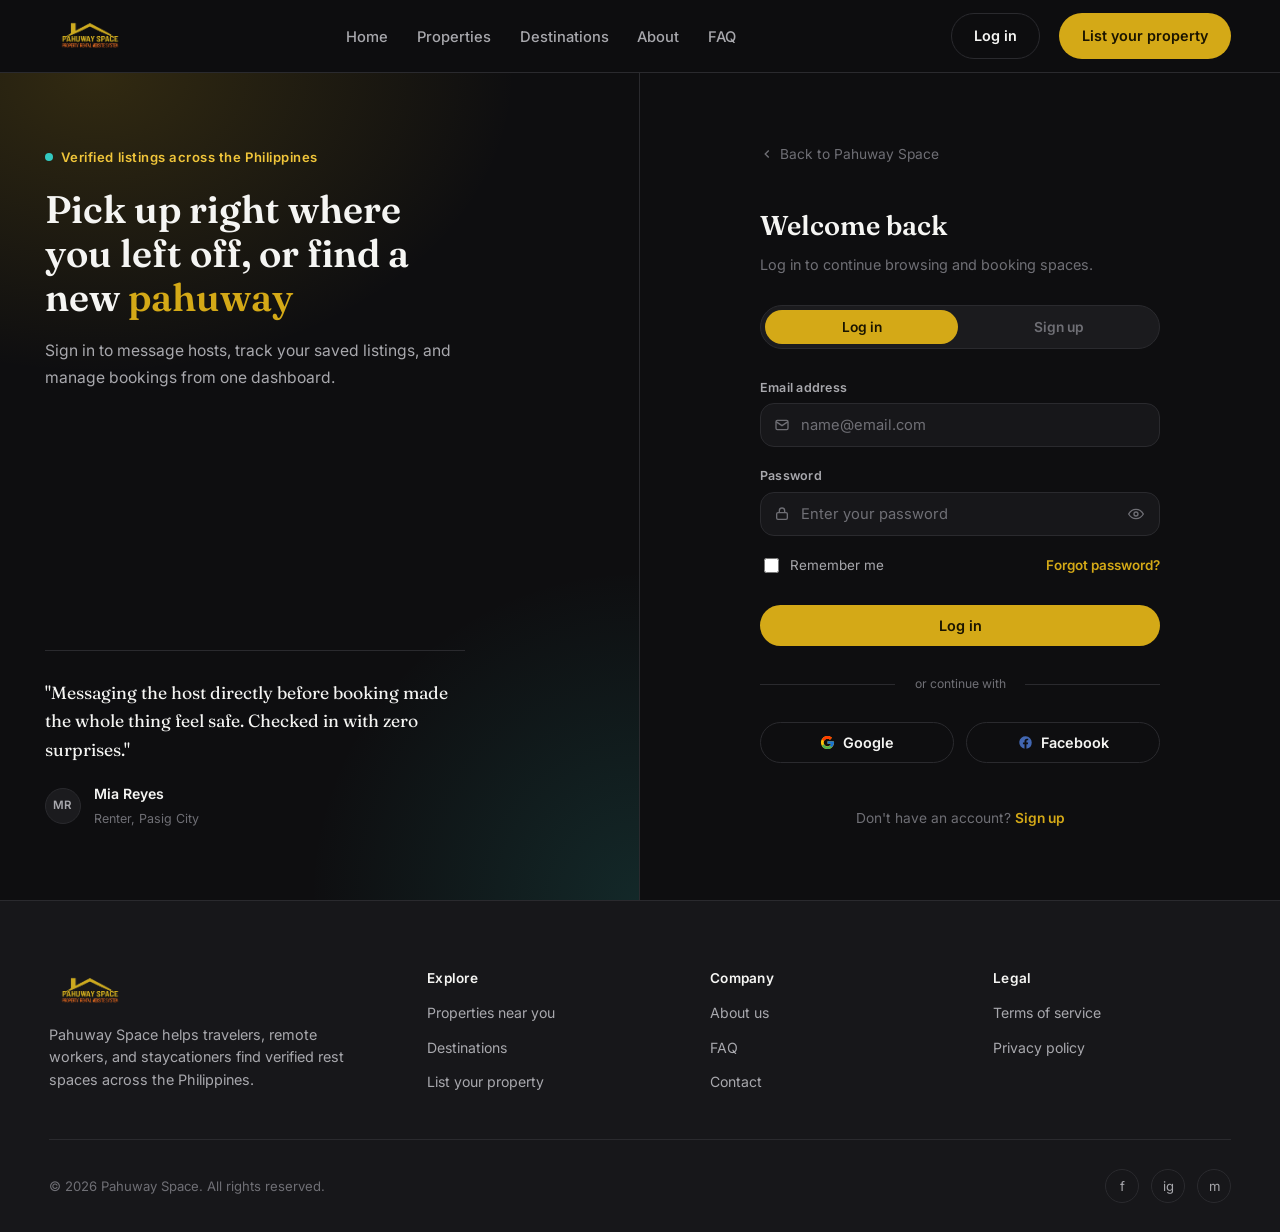
==== dashboard.html @ 3e7f3b99 "Add files via upload" ====
<!DOCTYPE html>
<html lang="en">
<head>
  <meta charset="UTF-8" />
  <meta name="viewport" content="width=device-width, initial-scale=1.0" />
  <title>My Dashboard — Pahuway Space</title>
  <meta name="description" content="Manage your Pahuway Space account, saved properties, and bookings." />

  <link rel="icon" href="assets/images/Pahuway_Space_LOGO.png" />

  <!-- Guard — bounce non-logged-in visitors back to the login page.
       Demo only: this is a localStorage flag, not real authentication. -->
  <script>
    if (!localStorage.getItem("pahuway:loggedIn")) {
      window.location.href = "login.html";
    }
  </script>

  <link rel="preconnect" href="https://fonts.googleapis.com" />
  <link href="https://fonts.googleapis.com/css2?family=Fraunces:wght@500;600;700&family=Inter:wght@400;500;600;700;800&display=swap" rel="stylesheet" />

  <!-- Same modular stylesheets as the rest of the site -->
  <link rel="stylesheet" href="css/base.css" />
  <link rel="stylesheet" href="css/layout.css" />
  <link rel="stylesheet" href="css/cards.css" />
  <link rel="stylesheet" href="css/sections.css" />
  <link rel="stylesheet" href="css/responsive.css" />

  <!-- Booking modal (saved properties can be booked straight from here) -->
  <link rel="stylesheet" href="css/modal.css" />
  <!-- Dashboard-only layout -->
  <link rel="stylesheet" href="css/dashboard.css" />
</head>
<body>

  <!-- ============ HEADER (same markup as member-home.html) ============ -->
  <header class="site-header">
    <div class="container site-header__inner">
      <a href="member-home.html" class="brand">
        <img src="assets/images/Pahuway_Space_LOGO.png" alt="Pahuway Space" class="brand__logo" />
        <span class="visually-hidden">Pahuway Space — Property Rental Website System</span>
      </a>

      <nav class="main-nav" id="main-nav" aria-label="Primary">
        <ul class="main-nav__list">
          <li><a href="member-home.html#top">Home</a></li>
          <li><a href="member-home.html#properties-near-you">Properties</a></li>
          <li><a href="member-home.html#destinations">Destinations</a></li>
          <li><a href="member-home.html#about">About</a></li>
          <li><a href="member-home.html#faq">FAQ</a></li>
        </ul>
      </nav>

      <div class="header-actions">
        <a href="dashboard.html" class="btn btn--ghost" aria-current="page">My Account</a>
        <a href="#" class="btn btn--primary">List your property</a>
        <button id="nav-toggle" class="nav-toggle" aria-label="Toggle menu" aria-expanded="false">
          <svg width="22" height="22" viewBox="0 0 24 24" fill="none" stroke="currentColor" stroke-width="2"><path d="M3 6h18M3 12h18M3 18h18"/></svg>
        </button>
      </div>
    </div>
  </header>

  <main id="top">
    <div class="container">

      <div class="dashboard-header">
        <h1>My Dashboard</h1>
        <p>Manage your saved properties, bookings, and account.</p>
      </div>

      <!-- ============ PROFILE ============ -->
      <div class="dashboard-profile">
        <div class="dashboard-profile__avatar" id="dashboard-user-avatar">--</div>
        <div>
          <div class="dashboard-profile__name" id="dashboard-user-name">Renter</div>
          <div class="dashboard-profile__email" id="dashboard-user-email">you@pahuwayspace.ph</div>
        </div>
        <span class="dashboard-profile__badge">Verified renter</span>
      </div>

      <!-- ============ SAVED PROPERTIES ============ -->
      <section class="dashboard-section" id="dashboard-saved">
        <div class="dashboard-section__head">
          <h2>Saved Properties</h2>
          <span class="dashboard-section__count"><span id="dashboard-favorites-count">0</span> saved</span>
        </div>

        <div class="dashboard-favorites-grid" id="dashboard-favorites-grid"></div>

        <div class="dashboard-empty" id="dashboard-favorites-empty" hidden>
          <p>You haven't saved any properties yet.</p>
          <a href="member-home.html#properties-near-you">Browse listings to save some →</a>
        </div>
      </section>

      <!-- ============ BOOKINGS ============ -->
      <section class="dashboard-section" id="dashboard-bookings">
        <div class="dashboard-section__head">
          <h2>My Bookings</h2>
        </div>

        <div class="dashboard-empty">
          <p>You haven't requested any bookings yet.</p>
          <a href="member-home.html#properties-near-you">Find a place to stay →</a>
        </div>
      </section>

      <!-- ============ SESSION / LOG OUT ============ -->
      <section class="dashboard-section">
        <div class="dashboard-session">
          <div>
            <strong>Signed in</strong>
            <p>You're currently logged in on this device. Logging out will end this session.</p>
          </div>
          <button type="button" class="btn dashboard-logout-btn" id="logout-btn">Log out</button>
        </div>
      </section>

    </div>
  </main>

  <!-- ============ FOOTER (same markup as member-home.html) ============ -->
  <footer class="site-footer">
    <div class="container">
      <div class="footer-grid">
        <div class="footer-brand">
          <img src="assets/images/Pahuway_Space_LOGO.png" alt="Pahuway Space" class="brand__logo" />
          <p>Pahuway Space helps travelers, remote workers, and staycationers find verified rest spaces across the Philippines.</p>
        </div>
        <div class="footer-col">
          <h4>Explore</h4>
          <ul>
            <li><a href="member-home.html#properties-near-you">Properties near you</a></li>
            <li><a href="member-home.html#destinations">Destinations</a></li>
            <li><a href="#">List your property</a></li>
          </ul>
        </div>
        <div class="footer-col">
          <h4>Company</h4>
          <ul>
            <li><a href="member-home.html#about">About us</a></li>
            <li><a href="member-home.html#faq">FAQ</a></li>
            <li><a href="#">Contact</a></li>
          </ul>
        </div>
        <div class="footer-col">
          <h4>Legal</h4>
          <ul>
            <li><a href="#">Terms of service</a></li>
            <li><a href="#">Privacy policy</a></li>
          </ul>
        </div>
      </div>

      <div class="footer-bottom">
        <span>© <span id="footer-year"></span> Pahuway Space. All rights reserved.</span>
        <div class="footer-socials">
          <a href="#" aria-label="Facebook">f</a>
          <a href="#" aria-label="Instagram">ig</a>
          <a href="#" aria-label="Messenger">m</a>
        </div>
      </div>
    </div>
  </footer>

  <!-- Data layer -->
  <script src="js/data.js"></script>

  <!-- Reusable UI components -->
  <script src="js/components/propertyCard.js"></script>
  <script src="js/components/carousel.js"></script>
  <script src="js/components/bookingModal.js"></script>

  <!-- Dashboard-only section module -->
  <script src="js/sections/dashboard.js"></script>

  <script>
    // Footer year (main.js normally handles this on index.html)
    const footerYear = document.getElementById("footer-year");
    if (footerYear) footerYear.textContent = new Date().getFullYear();

    // Mobile nav toggle — mirrors #nav-toggle on the rest of the site.
    const navToggle = document.getElementById("nav-toggle");
    const mainNav = document.getElementById("main-nav");
    if (navToggle && mainNav) {
      navToggle.addEventListener("click", () => {
        const isOpen = mainNav.classList.toggle("is-open");
        navToggle.setAttribute("aria-expanded", String(isOpen));
      });
    }

    // Log out asks for confirmation using the browser's built-in dialog.
    document.getElementById("logout-btn").addEventListener("click", () => {
      const confirmed = confirm("Are you sure you want to log out?");
      if (confirmed) {
        localStorage.removeItem("pahuway:loggedIn");
        window.location.href = "index.html";
      }
    });

    DashboardSection.init();
  </script>

</body>
</html>
---- css/base.css ----
/* ==========================================================================
   Pahuway Space Design Tokens & Base Styles
   Edit colors, type and spacing here to re-skin the whole site.
   ========================================================================== */

:root {
  /* ---- Brand palette (sampled from the Pahuway Space logo) ---- */
  --color-gold: #d4a917;
  --color-gold-bright: #f0c53a;
  --color-rust: #e2622c;
  --color-teal: #33c9c0;

  /* ---- Surfaces ---- */
  --color-bg: #0e0e10;
  --color-bg-raised: #17171a;
  --color-card: #1b1b1e;
  --color-card-border: #2a2a2e;

  /* ---- Text ---- */
  --color-text: #f5f5f3;
  --color-text-dim: #a8a8ad;
  --color-text-faint: #6f6f75;

  /* ---- Status ---- */
  --color-verified: #4fb3ff;

  /* ---- Type ---- */
  --font-display: "Fraunces", "Georgia", serif;
  --font-body: "Inter", "Helvetica Neue", Arial, sans-serif;

  /* ---- Spacing scale ---- */
  --space-1: 0.4rem;
  --space-2: 0.8rem;
  --space-3: 1.2rem;
  --space-4: 1.8rem;
  --space-5: 2.8rem;
  --space-6: 4.4rem;
  --space-7: 6.8rem;

  /* ---- Radius / shadow ---- */
  --radius-card: 14px;
  --radius-pill: 999px;
  --shadow-card: 0 14px 30px -18px rgba(0, 0, 0, 0.65);

  /* ---- Layout ---- */
  --content-width: 1240px;
}

*,
*::before,
*::after {
  box-sizing: border-box;
}

html {
  scroll-behavior: smooth;
}

body {
  margin: 0;
  background: var(--color-bg);
  color: var(--color-text);
  font-family: var(--font-body);
  font-size: 16px;
  line-height: 1.55;
  -webkit-font-smoothing: antialiased;
}

img {
  max-width: 100%;
  display: block;
}

a {
  color: inherit;
  text-decoration: none;
}

button {
  font-family: inherit;
  cursor: pointer;
}

ul {
  list-style: none;
  margin: 0;
  padding: 0;
}

h1, h2, h3, h4 {
  font-family: var(--font-display);
  font-weight: 600;
  line-height: 1.15;
  margin: 0;
}

p {
  margin: 0;
}

.container {
  width: 100%;
  max-width: var(--content-width);
  margin-inline: auto;
  padding-inline: var(--space-4);
}

.section {
  padding-block: var(--space-6);
}

.section--tight {
  padding-block: var(--space-5);
}

.section-heading {
  margin-bottom: var(--space-4);
}

.section-heading__kicker {
  display: block;
  color: var(--color-gold);
  font-size: 0.8rem;
  font-weight: 600;
  letter-spacing: 0.06em;
  margin-bottom: var(--space-2);
}

.section-heading__kicker::before,
.section-heading__kicker::after {
  content: "";
  display: inline-block;
  width: 22px;
  border-top: 1px solid var(--color-gold);
  vertical-align: middle;
  margin-inline: 8px 8px;
}

.section-heading__kicker::before {
  margin-left: 0;
}

.section-heading h2 {
  font-size: clamp(1.7rem, 2.6vw, 2.4rem);
}

.section-heading h2 .accent {
  color: var(--color-gold);
}

.section-heading--split {
  display: flex;
  align-items: flex-end;
  justify-content: space-between;
  gap: var(--space-4);
}

.text-link {
  color: var(--color-gold);
  font-size: 0.9rem;
  font-weight: 600;
  white-space: nowrap;
}

.text-link:hover {
  text-decoration: underline;
}

.visually-hidden {
  position: absolute;
  width: 1px;
  height: 1px;
  overflow: hidden;
  clip: rect(0 0 0 0);
  white-space: nowrap;
}

/* Reduced motion */
@media (prefers-reduced-motion: reduce) {
  html {
    scroll-behavior: auto;
  }
  * {
    animation-duration: 0.001ms !important;
    animation-iteration-count: 1 !important;
    transition-duration: 0.001ms !important;
  }
}
---- css/layout.css ----
/* ==========================================================================
   Header / Hero / Footer
   ========================================================================== */

/* ---------- Header ---------- */
.site-header {
  position: sticky;
  top: 0;
  z-index: 100;
  background: rgba(14, 14, 16, 0.9);
  backdrop-filter: blur(10px);
  border-bottom: 1px solid var(--color-card-border);
}

.site-header__inner {
  display: flex;
  align-items: center;
  justify-content: space-between;
  gap: var(--space-4);
  padding-block: var(--space-2);
}

.brand {
  display: flex;
  align-items: center;
  gap: var(--space-2);
}

.brand__logo {
  height: 40px;
  width: auto;
}

.brand__name {
  font-family: var(--font-display);
  font-size: 1.1rem;
  font-weight: 700;
  letter-spacing: 0.01em;
}

.brand__name span {
  color: var(--color-gold);
}

.main-nav__list {
  display: flex;
  gap: var(--space-4);
}

.main-nav__list a {
  font-size: 0.92rem;
  color: var(--color-text-dim);
  font-weight: 500;
  transition: color 0.15s ease;
}

.main-nav__list a:hover,
.main-nav__list a[aria-current="page"] {
  color: var(--color-text);
}

.header-actions {
  display: flex;
  align-items: center;
  gap: var(--space-3);
}

.nav-toggle {
  display: none;
  background: none;
  border: none;
  color: var(--color-text);
  padding: 6px;
}

/* ---------- Buttons ---------- */
.btn {
  display: inline-flex;
  align-items: center;
  justify-content: center;
  gap: 8px;
  padding: 11px 22px;
  border-radius: var(--radius-pill);
  font-size: 0.9rem;
  font-weight: 600;
  border: 1px solid transparent;
  transition: transform 0.15s ease, background 0.15s ease, border-color 0.15s ease;
}

.btn:active {
  transform: scale(0.97);
}

.btn--primary {
  background: var(--color-gold);
  color: #1a1400;
}

.btn--primary:hover {
  background: var(--color-gold-bright);
}

.btn--ghost {
  background: transparent;
  border-color: var(--color-card-border);
  color: var(--color-text);
}

.btn--ghost:hover {
  border-color: var(--color-gold);
  color: var(--color-gold);
}

/* ---------- Hero ---------- */
.hero {
  position: relative;
  min-height: 560px;
  display: flex;
  align-items: center;
  background-color: #050506;
  overflow: hidden;
}

.hero__bg {
  position: absolute;
  inset: 0;
  width: 100%;
  height: 100%;
  object-fit: cover;
  opacity: 0.55;
}

.hero__scrim {
  position: absolute;
  inset: 0;
  background: linear-gradient(180deg, rgba(7, 7, 8, 0.55) 0%, rgba(7, 7, 8, 0.75) 55%, #0e0e10 100%);
}

.hero__content {
  position: relative;
  z-index: 2;
  max-width: 680px;
}

.hero__eyebrow {
  display: inline-flex;
  align-items: center;
  gap: 8px;
  color: var(--color-gold-bright);
  font-size: 0.82rem;
  font-weight: 600;
  letter-spacing: 0.04em;
  margin-bottom: var(--space-3);
}

.hero__eyebrow::before {
  content: "";
  width: 8px;
  height: 8px;
  border-radius: 50%;
  background: var(--color-teal);
}

.hero h1 {
  font-size: clamp(2.2rem, 4.6vw, 3.6rem);
  color: #fff;
  margin-bottom: var(--space-3);
}

.hero h1 .accent {
  color: var(--color-gold);
}

.hero p {
  color: var(--color-text-dim);
  font-size: 1.05rem;
  max-width: 520px;
  margin-bottom: var(--space-4);
}

/* Search panel */
.search-panel {
  position: relative;
  z-index: 2;
  margin-top: var(--space-5);
  background: rgba(23, 23, 26, 0.85);
  border: 1px solid var(--color-card-border);
  border-radius: 18px;
  padding: var(--space-3);
  display: grid;
  grid-template-columns: 1.4fr 1fr 1fr auto;
  gap: var(--space-2);
  backdrop-filter: blur(6px);
}

.search-field {
  display: flex;
  flex-direction: column;
  gap: 4px;
  padding: 6px 14px;
  border-radius: 12px;
  background: var(--color-bg-raised);
  border: 1px solid var(--color-card-border);
}

.search-field label {
  font-size: 0.68rem;
  color: var(--color-text-faint);
  font-weight: 600;
  letter-spacing: 0.03em;
}

.search-field select,
.search-field input {
  background: transparent;
  border: none;
  color: var(--color-text);
  font-size: 0.92rem;
  padding: 0;
  outline: none;
  font-family: var(--font-body);
}

.search-panel .btn {
  align-self: stretch;
  padding-inline: 26px;
}

.hero__stats {
  position: relative;
  z-index: 2;
  display: flex;
  gap: var(--space-6);
  margin-top: var(--space-5);
}

.hero__stat strong {
  display: block;
  font-family: var(--font-display);
  font-size: 1.6rem;
  color: var(--color-gold);
}

.hero__stat span {
  font-size: 0.82rem;
  color: var(--color-text-dim);
}

/* ---------- Footer ---------- */
.site-footer {
  border-top: 1px solid var(--color-card-border);
  padding-block: var(--space-6) var(--space-4);
  background: var(--color-bg-raised);
}

.footer-grid {
  display: grid;
  grid-template-columns: 1.4fr 1fr 1fr 1fr;
  gap: var(--space-5);
  padding-bottom: var(--space-5);
}

.footer-brand p {
  color: var(--color-text-dim);
  font-size: 0.9rem;
  margin-top: var(--space-2);
  max-width: 320px;
}

.footer-col h4 {
  font-family: var(--font-body);
  font-size: 0.85rem;
  color: var(--color-text);
  margin-bottom: var(--space-2);
  letter-spacing: 0.02em;
}

.footer-col ul {
  display: flex;
  flex-direction: column;
  gap: 10px;
}

.footer-col a {
  font-size: 0.88rem;
  color: var(--color-text-dim);
}

.footer-col a:hover {
  color: var(--color-gold);
}

.footer-bottom {
  display: flex;
  align-items: center;
  justify-content: space-between;
  padding-top: var(--space-4);
  border-top: 1px solid var(--color-card-border);
  color: var(--color-text-faint);
  font-size: 0.82rem;
  flex-wrap: wrap;
  gap: var(--space-2);
}

.footer-socials {
  display: flex;
  gap: 12px;
}

.footer-socials a {
  width: 34px;
  height: 34px;
  border-radius: 50%;
  border: 1px solid var(--color-card-border);
  display: flex;
  align-items: center;
  justify-content: center;
  color: var(--color-text-dim);
}

.footer-socials a:hover {
  color: var(--color-gold);
  border-color: var(--color-gold);
}
---- css/cards.css ----
/* ==========================================================================
   Property Card component (reused across Near You / New / Rented sections)
   ========================================================================== */

.carousel {
  position: relative;
}

.carousel__track {
  display: grid;
  grid-auto-flow: column;
  grid-auto-columns: minmax(300px, 1fr);
  gap: var(--space-3);
  overflow-x: auto;
  scroll-snap-type: x mandatory;
  padding-bottom: 6px;
  scrollbar-width: none;
}

.carousel__track::-webkit-scrollbar {
  display: none;
}

.carousel__track > * {
  scroll-snap-align: start;
}

.carousel__nav {
  position: absolute;
  top: 42%;
  transform: translateY(-50%);
  width: 42px;
  height: 42px;
  border-radius: 50%;
  border: none;
  background: #fff;
  color: #111;
  display: flex;
  align-items: center;
  justify-content: center;
  box-shadow: 0 8px 18px rgba(0, 0, 0, 0.35);
  transition: background 0.15s ease;
  z-index: 3;
}

.carousel__nav:hover {
  background: var(--color-gold-bright);
}

.carousel__nav:disabled {
  opacity: 0.35;
  cursor: default;
  background: #fff;
}

.carousel__nav--prev {
  left: -20px;
}

.carousel__nav--next {
  right: -20px;
}

@media (max-width: 720px) {
  .carousel__nav {
    display: none;
  }
}

/* ---- Card ---- */
.property-card {
  background: var(--color-card);
  border: 1px solid var(--color-card-border);
  border-radius: var(--radius-card);
  overflow: hidden;
  box-shadow: var(--shadow-card);
  display: flex;
  flex-direction: column;
}

.property-card__media {
  position: relative;
  aspect-ratio: 4 / 3;
  overflow: hidden;
  background: #111;
}

.property-card__media img {
  width: 100%;
  height: 100%;
  object-fit: cover;
}

.property-card__badge {
  position: absolute;
  top: 12px;
  left: 12px;
  padding: 5px 12px;
  border-radius: var(--radius-pill);
  background: rgba(15, 15, 17, 0.78);
  color: #fff;
  font-size: 0.68rem;
  font-weight: 700;
  letter-spacing: 0.05em;
  text-transform: uppercase;
}

.property-card__fav {
  position: absolute;
  top: 10px;
  right: 10px;
  width: 34px;
  height: 34px;
  border-radius: 50%;
  border: none;
  background: rgba(51, 201, 192, 0.92);
  color: #fff;
  display: flex;
  align-items: center;
  justify-content: center;
  transition: transform 0.15s ease, background 0.15s ease;
}

.property-card__fav:hover {
  transform: scale(1.08);
}

.property-card__fav[aria-pressed="true"] {
  background: var(--color-rust);
}

.property-card__fav svg {
  width: 16px;
  height: 16px;
  fill: none;
  stroke: currentColor;
  stroke-width: 2;
}

.property-card__fav[aria-pressed="true"] svg {
  fill: currentColor;
}

.property-card__status {
  position: absolute;
  inset: 0;
  display: flex;
  align-items: center;
  justify-content: center;
  background: rgba(10, 10, 11, 0.35);
}

.property-card__status span {
  font-size: 1.1rem;
  font-weight: 800;
  letter-spacing: 0.22em;
  color: #fff;
  text-transform: uppercase;
  text-shadow: 0 2px 10px rgba(0, 0, 0, 0.7);
}

.property-card--rented .property-card__media img {
  filter: saturate(0.7) brightness(0.75);
}

.property-card__body {
  padding: var(--space-3);
  display: flex;
  flex-direction: column;
  gap: 8px;
  flex: 1;
}

.property-card__code {
  display: flex;
  align-items: center;
  gap: 6px;
  font-size: 0.72rem;
  color: var(--color-text-faint);
  letter-spacing: 0.02em;
}

.property-card__code svg {
  width: 12px;
  height: 12px;
  stroke: currentColor;
  fill: none;
}

.property-card__title {
  display: flex;
  align-items: flex-start;
  gap: 6px;
  font-family: var(--font-body);
  font-size: 0.98rem;
  font-weight: 700;
  color: var(--color-text);
  line-height: 1.3;
}

.property-card__title .verified {
  flex-shrink: 0;
  width: 16px;
  height: 16px;
  margin-top: 2px;
  color: var(--color-verified);
}

.property-card__location {
  display: flex;
  align-items: flex-start;
  gap: 6px;
  font-size: 0.8rem;
  color: var(--color-text-dim);
}

.property-card__location svg {
  width: 14px;
  height: 14px;
  flex-shrink: 0;
  margin-top: 2px;
  stroke: currentColor;
  fill: none;
}

.property-card__price {
  font-family: var(--font-display);
  font-size: 1.35rem;
  color: var(--color-gold);
  font-weight: 700;
}

.property-card__price span {
  font-family: var(--font-body);
  font-size: 0.78rem;
  color: var(--color-text-faint);
  font-weight: 500;
}

.property-card__specs {
  display: flex;
  gap: var(--space-3);
  font-size: 0.78rem;
  color: var(--color-text-dim);
  padding-top: 4px;
  border-top: 1px solid var(--color-card-border);
  margin-top: 2px;
}

.property-card__specs span {
  display: inline-flex;
  align-items: center;
  gap: 5px;
}

.property-card__specs svg {
  width: 14px;
  height: 14px;
  stroke: currentColor;
  fill: none;
}

.property-card__footer {
  display: flex;
  align-items: center;
  justify-content: space-between;
  padding-top: var(--space-2);
  margin-top: auto;
}

.property-card__agent {
  display: flex;
  align-items: center;
  gap: 8px;
}

.property-card__agent-avatar {
  width: 30px;
  height: 30px;
  border-radius: 50%;
  background: var(--color-bg-raised);
  border: 1px solid var(--color-card-border);
  display: flex;
  align-items: center;
  justify-content: center;
  font-size: 0.72rem;
  font-weight: 700;
  color: var(--color-gold);
}

.property-card__agent-name {
  font-size: 0.78rem;
  font-weight: 600;
  color: var(--color-text);
  line-height: 1.2;
}

.property-card__agent-role {
  font-size: 0.68rem;
  color: var(--color-text-faint);
}

.property-card__share {
  display: flex;
  gap: 6px;
}

.property-card__share button {
  width: 26px;
  height: 26px;
  border-radius: 50%;
  border: none;
  background: var(--color-bg-raised);
  color: var(--color-text-dim);
  display: flex;
  align-items: center;
  justify-content: center;
}

.property-card__share button:hover {
  color: var(--color-gold);
}

.property-card__share svg {
  width: 13px;
  height: 13px;
  stroke: currentColor;
  fill: none;
}
---- css/sections.css ----
/* ==========================================================================
   Destinations / About / FAQ
   ========================================================================== */

.divider {
  border: none;
  border-top: 1px solid var(--color-card-border);
  margin-block: var(--space-5);
}

/* ---- Destinations ---- */
.destinations__track {
  display: grid;
  grid-auto-flow: column;
  grid-auto-columns: minmax(160px, 1fr);
  gap: var(--space-3);
  overflow-x: auto;
  scroll-snap-type: x mandatory;
  scrollbar-width: none;
}

.destinations__track::-webkit-scrollbar {
  display: none;
}

.destination-tile {
  position: relative;
  scroll-snap-align: start;
  aspect-ratio: 3 / 4;
  border-radius: var(--radius-card);
  overflow: hidden;
  display: flex;
  align-items: flex-end;
  padding: var(--space-3);
  color: #fff;
  font-family: var(--font-display);
  font-size: 1.15rem;
  font-weight: 600;
  isolation: isolate;
}

.destination-tile::before {
  content: "";
  position: absolute;
  inset: 0;
  background: var(--tile-gradient, linear-gradient(160deg, #333, #111));
  z-index: -2;
}

.destination-tile::after {
  content: "";
  position: absolute;
  inset: 0;
  background: linear-gradient(180deg, rgba(0, 0, 0, 0) 40%, rgba(0, 0, 0, 0.75) 100%);
  z-index: -1;
}

.destination-tile__count {
  display: block;
  font-family: var(--font-body);
  font-size: 0.7rem;
  font-weight: 500;
  color: rgba(255, 255, 255, 0.75);
  margin-top: 2px;
}

/* ---- About ---- */
.about {
  background: var(--color-bg-raised);
  border-radius: 24px;
  padding: var(--space-5);
}

.about__grid {
  display: grid;
  grid-template-columns: 1fr 1fr;
  gap: var(--space-5);
}

.about__col h3 {
  font-size: 1.1rem;
  margin-bottom: var(--space-2);
  color: var(--color-text);
}

.about__col p {
  color: var(--color-text-dim);
  font-size: 0.94rem;
}

.about__col .highlight {
  color: var(--color-gold);
  font-weight: 600;
}

/* ---- FAQ ---- */
.faq__grid {
  display: grid;
  grid-template-columns: repeat(3, 1fr);
  gap: var(--space-3);
}

.faq-card {
  background: var(--color-card);
  border: 1px solid var(--color-card-border);
  border-radius: 16px;
  padding: var(--space-3);
}

.faq-card h4 {
  font-family: var(--font-body);
  font-size: 0.95rem;
  color: var(--color-gold);
  margin-bottom: 8px;
}

.faq-card p {
  font-size: 0.86rem;
  color: var(--color-text-dim);
}

/* ---- CTA banner ---- */
.cta-banner {
  position: relative;
  border-radius: 24px;
  overflow: hidden;
  padding: var(--space-6) var(--space-5);
  text-align: center;
  background: radial-gradient(circle at 30% 20%, rgba(212, 169, 23, 0.18), transparent 55%), var(--color-bg-raised);
  border: 1px solid var(--color-card-border);
}

.cta-banner h2 {
  font-size: clamp(1.6rem, 3vw, 2.2rem);
  margin-bottom: var(--space-2);
}

.cta-banner p {
  color: var(--color-text-dim);
  max-width: 480px;
  margin: 0 auto var(--space-4);
}

.cta-banner__actions {
  display: flex;
  gap: var(--space-2);
  justify-content: center;
}
---- css/responsive.css ----
/* ==========================================================================
   Responsive overrides
   ========================================================================== */

@media (max-width: 980px) {
  .main-nav {
    position: absolute;
    top: 100%;
    left: 0;
    right: 0;
    background: var(--color-bg-raised);
    border-bottom: 1px solid var(--color-card-border);
    display: none;
    padding: var(--space-3) var(--space-4);
  }

  .main-nav.is-open {
    display: block;
  }

  .main-nav__list {
    flex-direction: column;
    gap: var(--space-3);
  }

  .nav-toggle {
    display: flex;
  }

  .search-panel {
    grid-template-columns: 1fr 1fr;
  }

  .footer-grid {
    grid-template-columns: 1fr 1fr;
  }

  .about__grid {
    grid-template-columns: 1fr;
  }

  .faq__grid {
    grid-template-columns: 1fr;
  }
}

@media (max-width: 640px) {
  .section {
    padding-block: var(--space-5);
  }

  .hero {
    min-height: 480px;
  }

  .search-panel {
    grid-template-columns: 1fr;
  }

  .hero__stats {
    gap: var(--space-4);
    flex-wrap: wrap;
  }

  .carousel__track {
    grid-auto-columns: minmax(260px, 82%);
  }

  .footer-grid {
    grid-template-columns: 1fr;
    gap: var(--space-4);
  }

  .footer-bottom {
    flex-direction: column;
    align-items: flex-start;
  }

  .header-actions .btn--ghost {
    display: none;
  }

  .about {
    padding: var(--space-4);
  }
}
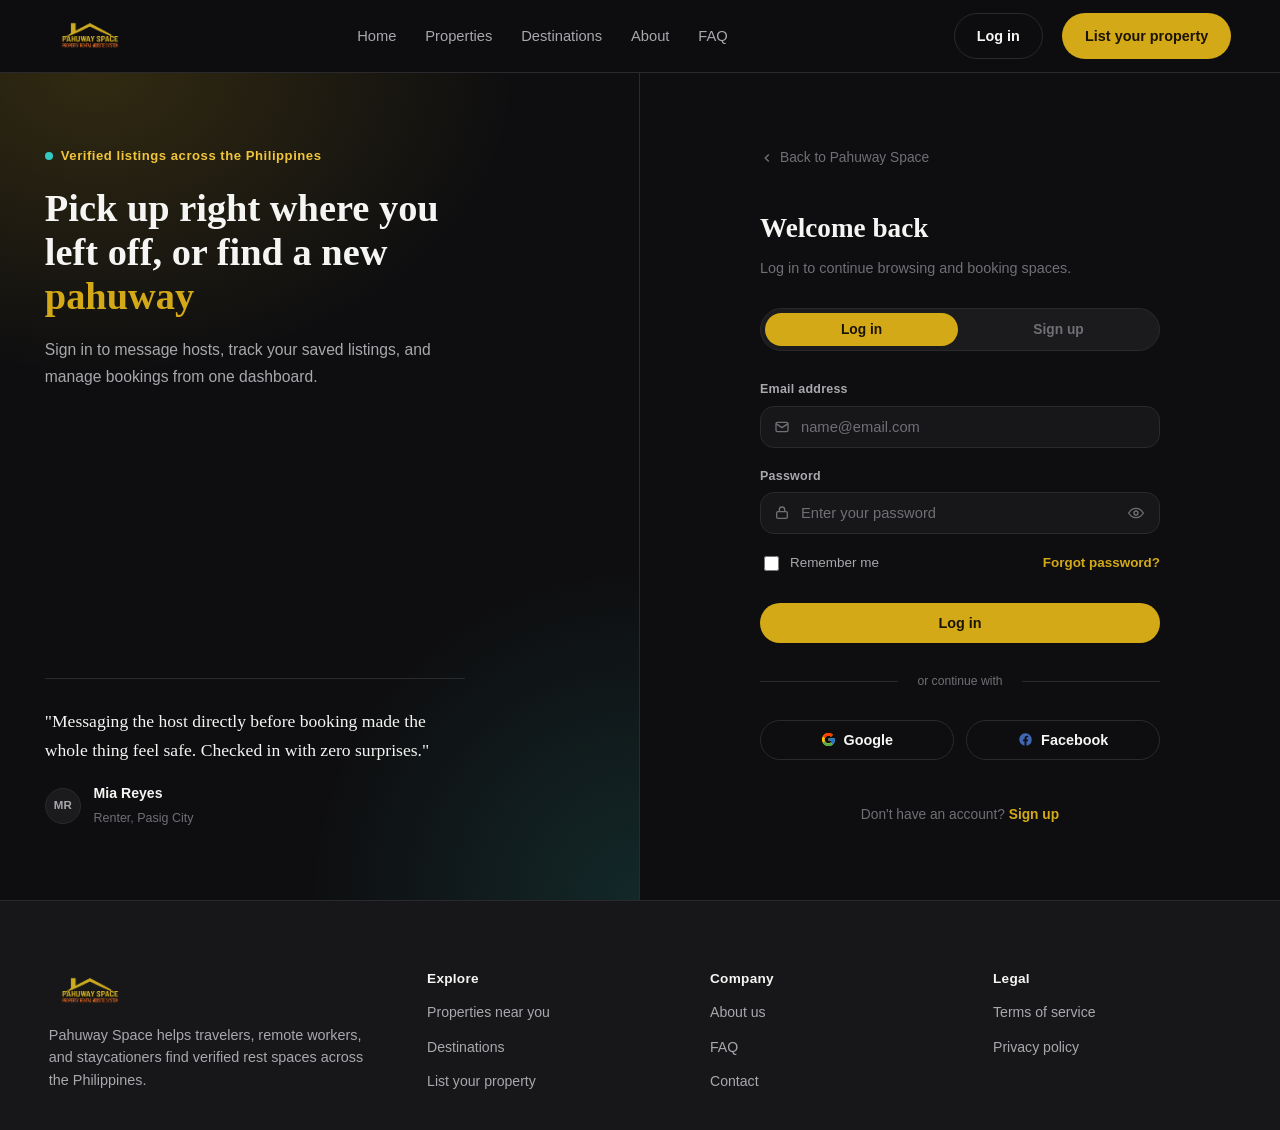
==== commit 990bb3a2: "Complete authentication and session system" ====
--- a/dashboard.html
+++ b/dashboard.html
@@ -7,14 +7,6 @@
   <meta name="description" content="Manage your Pahuway Space account, saved properties, and bookings." />
 
   <link rel="icon" href="assets/images/Pahuway_Space_LOGO.png" />
-
-  <!-- Guard — bounce non-logged-in visitors back to the login page.
-       Demo only: this is a localStorage flag, not real authentication. -->
-  <script>
-    if (!localStorage.getItem("pahuway:loggedIn")) {
-      window.location.href = "login.html";
-    }
-  </script>
 
   <link rel="preconnect" href="https://fonts.googleapis.com" />
   <link href="https://fonts.googleapis.com/css2?family=Fraunces:wght@500;600;700&family=Inter:wght@400;500;600;700;800&display=swap" rel="stylesheet" />
@@ -191,11 +183,22 @@
     }
 
     // Log out asks for confirmation using the browser's built-in dialog.
-    document.getElementById("logout-btn").addEventListener("click", () => {
+    document.getElementById("logout-btn").addEventListener("click", async () => {
       const confirmed = confirm("Are you sure you want to log out?");
-      if (confirmed) {
-        localStorage.removeItem("pahuway:loggedIn");
-        window.location.href = "index.html";
+
+      if (!confirmed) return;
+
+      try {
+        const response = await fetch("api/logout.php");
+        const data = await response.json();
+
+        if (data.success) {
+          window.location.href = "index.html";
+        }
+
+      } catch (error) {
+        console.error("Logout failed:", error);
+        alert("Something went wrong while logging out.");
       }
     });
 
--- a/css/cards.css
+++ b/css/cards.css
@@ -76,7 +76,21 @@
   box-shadow: var(--shadow-card);
   display: flex;
   flex-direction: column;
-}
+  /* ---- ADDED: whole card is clickable to open the booking modal ---- */
+  cursor: pointer;
+  transition: transform 0.18s ease, border-color 0.18s ease;
+}
+
+.property-card:hover {
+  transform: translateY(-3px);
+  border-color: var(--color-gold-bright);
+}
+
+.property-card:focus-visible {
+  outline: 2px solid var(--color-gold);
+  outline-offset: 2px;
+}
+/* ---- END ADDED ---- */
 
 .property-card__media {
   position: relative;
--- a/css/modal.css
+++ b/css/modal.css
@@ -0,0 +1,298 @@
+.modal-overlay {
+  position: fixed;
+  inset: 0;
+  z-index: 1000;
+  display: flex;
+  align-items: center;
+  justify-content: center;
+  padding: var(--space-3);
+  background: rgba(6, 6, 7, 0.72);
+  backdrop-filter: blur(4px);
+  opacity: 0;
+  pointer-events: none;
+  transition: opacity 0.2s ease;
+}
+
+.modal-overlay.is-open {
+  opacity: 1;
+  pointer-events: auto;
+}
+
+.booking-modal {
+  width: 100%;
+  max-width: 520px;
+  max-height: 90vh;
+  overflow-y: auto;
+  background: var(--color-card);
+  border: 1px solid var(--color-card-border);
+  border-radius: var(--radius-card);
+  box-shadow: var(--shadow-card);
+  transform: scale(0.96) translateY(8px);
+  transition: transform 0.2s ease;
+}
+
+.modal-overlay.is-open .booking-modal {
+  transform: scale(1) translateY(0);
+}
+
+/* ---------- Media header ---------- */
+.booking-modal__media {
+  position: relative;
+  aspect-ratio: 16 / 9;
+  background: var(--color-bg-raised);
+  overflow: hidden;
+}
+
+.booking-modal__image {
+  width: 100%;
+  height: 100%;
+  object-fit: cover;
+  display: block;
+}
+
+.booking-modal__badge {
+  position: absolute;
+  top: 14px;
+  left: 14px;
+  padding: 5px 12px;
+  border-radius: var(--radius-pill);
+  background: rgba(15, 15, 17, 0.78);
+  color: #fff;
+  font-size: 0.68rem;
+  font-weight: 700;
+  letter-spacing: 0.05em;
+  text-transform: uppercase;
+}
+
+.booking-modal__close {
+  position: absolute;
+  top: 12px;
+  right: 12px;
+  width: 34px;
+  height: 34px;
+  border-radius: 50%;
+  border: none;
+  background: rgba(15, 15, 17, 0.7);
+  color: #fff;
+  display: flex;
+  align-items: center;
+  justify-content: center;
+}
+
+.booking-modal__close:hover {
+  background: rgba(15, 15, 17, 0.9);
+}
+
+/* ---------- Body ---------- */
+.booking-modal__body {
+  padding: var(--space-4);
+}
+
+.booking-modal__code {
+  font-size: 0.72rem;
+  color: var(--color-text-faint);
+  margin-bottom: 6px;
+}
+
+.booking-modal__title {
+  font-family: var(--font-display);
+  font-size: 1.35rem;
+  color: var(--color-text);
+  margin-bottom: 6px;
+}
+
+.booking-modal__location {
+  font-size: 0.88rem;
+  color: var(--color-text-dim);
+  margin-bottom: var(--space-2);
+}
+
+.booking-modal__specs {
+  display: flex;
+  gap: var(--space-3);
+  font-size: 0.82rem;
+  color: var(--color-text-dim);
+  padding-bottom: var(--space-2);
+  border-bottom: 1px solid var(--color-card-border);
+  margin-bottom: var(--space-2);
+}
+
+.booking-modal__price {
+  font-family: var(--font-display);
+  font-size: 1.5rem;
+  font-weight: 700;
+  color: var(--color-gold);
+  margin-bottom: var(--space-2);
+}
+
+.booking-modal__price span {
+  font-family: var(--font-body);
+  font-size: 0.8rem;
+  color: var(--color-text-faint);
+  font-weight: 500;
+}
+
+.booking-modal__divider {
+  border: none;
+  border-top: 1px solid var(--color-card-border);
+  margin: var(--space-3) 0;
+}
+
+/* ---------- Form ---------- */
+.booking-field {
+  margin-bottom: var(--space-3);
+}
+
+.booking-field label {
+  display: block;
+  font-size: 0.76rem;
+  font-weight: 600;
+  color: var(--color-text-dim);
+  margin-bottom: 6px;
+}
+
+.booking-field input {
+  width: 100%;
+  background: var(--color-bg-raised);
+  border: 1px solid var(--color-card-border);
+  border-radius: var(--radius-card);
+  padding: 11px 13px;
+  color: var(--color-text);
+  font-size: 0.9rem;
+  font-family: var(--font-body);
+  outline: none;
+  transition: border-color 0.15s ease;
+}
+
+.booking-field input:focus {
+  border-color: var(--color-gold);
+}
+
+.booking-field-row {
+  display: grid;
+  grid-template-columns: 0.8fr 1fr 1fr;
+  gap: var(--space-2);
+}
+
+.booking-field-error {
+  font-size: 0.76rem;
+  color: var(--color-rust);
+  margin: -6px 0 var(--space-2);
+  display: none;
+}
+
+.booking-field-error.is-visible {
+  display: block;
+}
+
+.booking-summary {
+  background: var(--color-bg-raised);
+  border: 1px solid var(--color-card-border);
+  border-radius: var(--radius-card);
+  padding: var(--space-3);
+  margin-bottom: var(--space-3);
+}
+
+.booking-summary__row {
+  display: flex;
+  align-items: center;
+  justify-content: space-between;
+  font-size: 0.86rem;
+  color: var(--color-text-dim);
+}
+
+.booking-summary__row + .booking-summary__row {
+  margin-top: 8px;
+  padding-top: 8px;
+  border-top: 1px solid var(--color-card-border);
+}
+
+.booking-summary__row--total {
+  font-weight: 700;
+  color: var(--color-text);
+  font-size: 0.98rem;
+}
+
+.booking-summary__row--total span:last-child {
+  color: var(--color-gold);
+  font-family: var(--font-display);
+}
+
+.booking-submit-block {
+  width: 100%;
+  margin-bottom: var(--space-2);
+}
+
+/* ---- ADDED: spinner shown on the submit button while "processing" ---- */
+.booking-submit-block.is-loading {
+  color: transparent !important;
+  position: relative;
+}
+
+.booking-submit-block.is-loading::after {
+  content: "";
+  position: absolute;
+  top: 50%;
+  left: 50%;
+  width: 16px;
+  height: 16px;
+  margin: -8px 0 0 -8px;
+  border: 2px solid rgba(26, 20, 0, 0.3);
+  border-top-color: #1a1400;
+  border-radius: 50%;
+  animation: booking-spin 0.6s linear infinite;
+}
+
+@keyframes booking-spin {
+  to {
+    transform: rotate(360deg);
+  }
+}
+/* ---- END ADDED ---- */
+
+.booking-form__note {
+  font-size: 0.74rem;
+  color: var(--color-text-faint);
+  text-align: center;
+  line-height: 1.5;
+}
+
+/* ---------- Confirmation state ---------- */
+.booking-confirmation {
+  text-align: center;
+  padding: var(--space-3) 0;
+}
+
+.booking-confirmation__icon {
+  width: 52px;
+  height: 52px;
+  margin: 0 auto var(--space-3);
+  border-radius: 50%;
+  background: var(--color-teal);
+  color: #06201d;
+  font-size: 1.4rem;
+  font-weight: 800;
+  display: flex;
+  align-items: center;
+  justify-content: center;
+}
+
+.booking-confirmation h3 {
+  font-family: var(--font-display);
+  font-size: 1.2rem;
+  color: var(--color-text);
+  margin-bottom: var(--space-2);
+}
+
+.booking-confirmation__summary {
+  font-size: 0.88rem;
+  color: var(--color-text-dim);
+  margin-bottom: var(--space-3);
+  line-height: 1.6;
+}
+
+@media (max-width: 560px) {
+  .booking-field-row {
+    grid-template-columns: 1fr;
+  }
+}
--- a/css/dashboard.css
+++ b/css/dashboard.css
@@ -0,0 +1,171 @@
+.dashboard-header {
+  padding-block: var(--space-6) var(--space-4);
+}
+
+.dashboard-header h1 {
+  font-size: clamp(1.8rem, 3vw, 2.4rem);
+  color: var(--color-text);
+  margin-bottom: 6px;
+}
+
+.dashboard-header p {
+  color: var(--color-text-dim);
+  font-size: 0.98rem;
+}
+
+/* ---------- Profile card ---------- */
+.dashboard-profile {
+  display: flex;
+  align-items: center;
+  gap: var(--space-3);
+  background: var(--color-card);
+  border: 1px solid var(--color-card-border);
+  border-radius: var(--radius-card);
+  padding: var(--space-4);
+  margin-bottom: var(--space-5);
+}
+
+.dashboard-profile__avatar {
+  width: 64px;
+  height: 64px;
+  border-radius: 50%;
+  background: var(--color-bg-raised);
+  border: 1px solid var(--color-card-border);
+  display: flex;
+  align-items: center;
+  justify-content: center;
+  font-family: var(--font-display);
+  font-size: 1.3rem;
+  font-weight: 700;
+  color: var(--color-gold);
+  flex-shrink: 0;
+}
+
+.dashboard-profile__name {
+  font-family: var(--font-display);
+  font-size: 1.3rem;
+  color: var(--color-text);
+  margin-bottom: 2px;
+}
+
+.dashboard-profile__email {
+  font-size: 0.88rem;
+  color: var(--color-text-faint);
+}
+
+.dashboard-profile__badge {
+  margin-left: auto;
+  font-size: 0.72rem;
+  font-weight: 700;
+  letter-spacing: 0.04em;
+  text-transform: uppercase;
+  color: var(--color-gold);
+  border: 1px solid var(--color-card-border);
+  border-radius: var(--radius-pill);
+  padding: 6px 14px;
+  white-space: nowrap;
+}
+
+/* ---------- Section blocks ---------- */
+.dashboard-section {
+  margin-bottom: var(--space-6);
+}
+
+.dashboard-section__head {
+  display: flex;
+  align-items: baseline;
+  justify-content: space-between;
+  gap: var(--space-3);
+  margin-bottom: var(--space-3);
+}
+
+.dashboard-section__head h2 {
+  font-size: 1.25rem;
+  color: var(--color-text);
+}
+
+.dashboard-section__count {
+  font-size: 0.82rem;
+  color: var(--color-text-faint);
+}
+
+.dashboard-favorites-grid {
+  display: grid;
+  grid-template-columns: repeat(auto-fill, minmax(270px, 1fr));
+  gap: var(--space-3);
+}
+
+/* ---------- Empty states ---------- */
+.dashboard-empty {
+  background: var(--color-bg-raised);
+  border: 1px dashed var(--color-card-border);
+  border-radius: var(--radius-card);
+  padding: var(--space-5);
+  text-align: center;
+  color: var(--color-text-dim);
+}
+
+.dashboard-empty p {
+  font-size: 0.92rem;
+  margin-bottom: var(--space-2);
+}
+
+.dashboard-empty a {
+  color: var(--color-gold);
+  font-weight: 600;
+  font-size: 0.88rem;
+}
+
+.dashboard-empty a:hover {
+  text-decoration: underline;
+}
+
+/* ---------- Session card ---------- */
+.dashboard-session {
+  display: flex;
+  align-items: center;
+  justify-content: space-between;
+  gap: var(--space-3);
+  background: var(--color-card);
+  border: 1px solid var(--color-card-border);
+  border-radius: var(--radius-card);
+  padding: var(--space-4);
+  flex-wrap: wrap;
+}
+
+.dashboard-session p {
+  font-size: 0.88rem;
+  color: var(--color-text-dim);
+  max-width: 420px;
+}
+
+.dashboard-session strong {
+  display: block;
+  color: var(--color-text);
+  font-size: 1rem;
+  margin-bottom: 4px;
+}
+
+.dashboard-logout-btn {
+  background: transparent;
+  border: 1px solid var(--color-rust);
+  color: var(--color-rust);
+}
+
+.dashboard-logout-btn:hover {
+  background: var(--color-rust);
+  color: #fff;
+}
+
+@media (max-width: 640px) {
+  .dashboard-profile {
+    flex-wrap: wrap;
+  }
+  .dashboard-profile__badge {
+    margin-left: 0;
+  }
+  .dashboard-session {
+    flex-direction: column;
+    align-items: flex-start;
+  }
+}
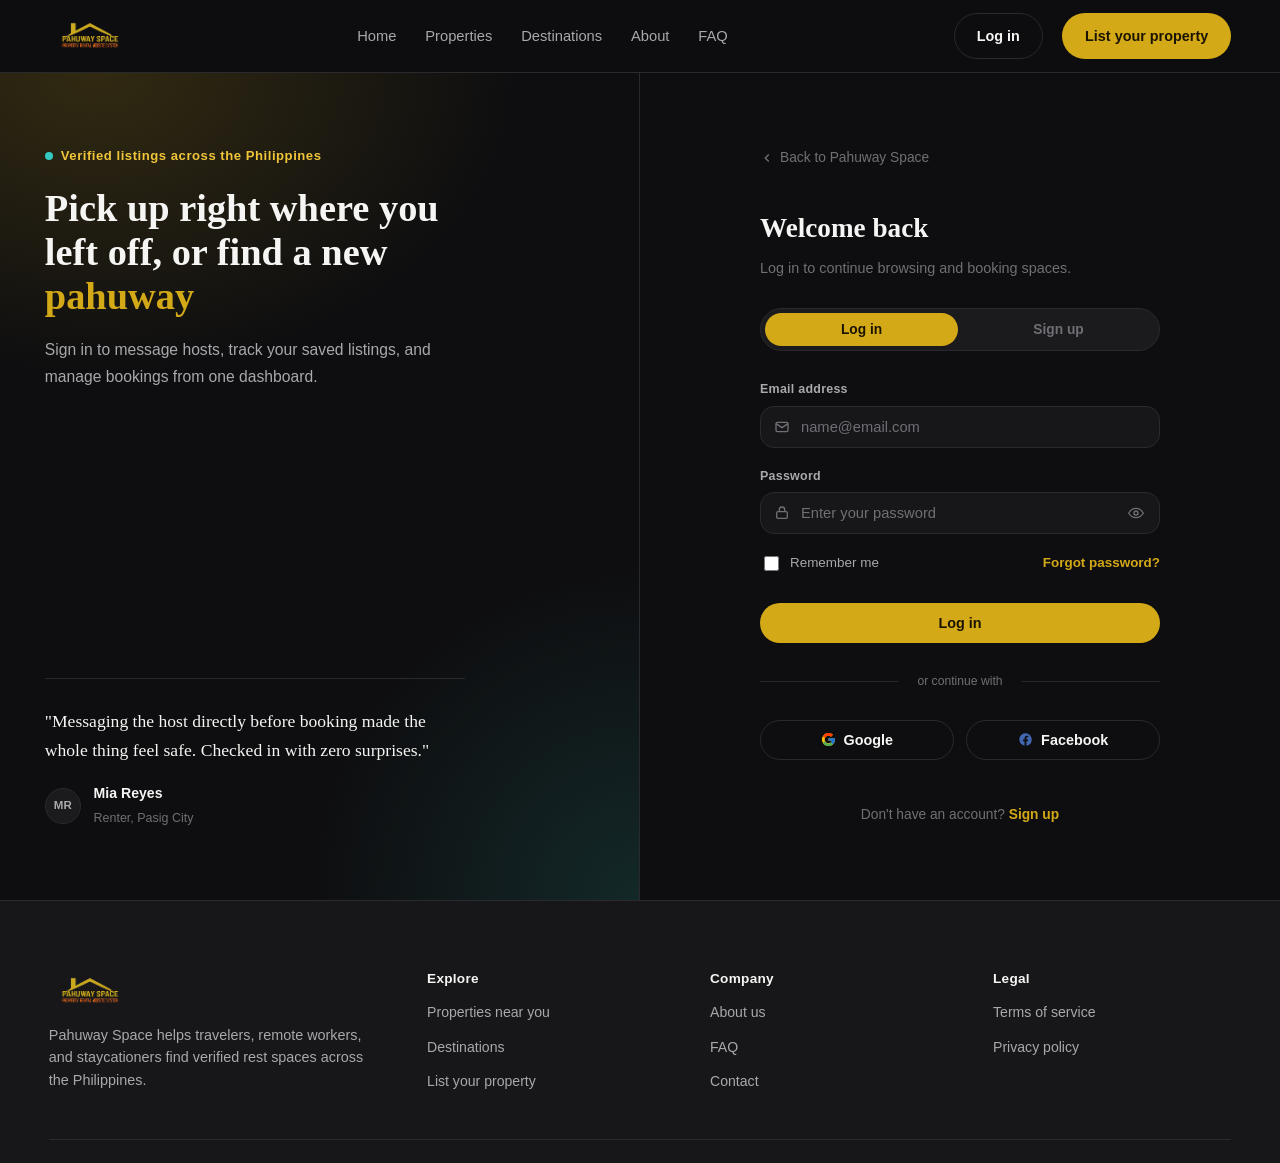
==== commit c34fa6ff: "Complete property management integration" ====
--- a/dashboard.html
+++ b/dashboard.html
@@ -45,7 +45,9 @@
 
       <div class="header-actions">
         <a href="dashboard.html" class="btn btn--ghost" aria-current="page">My Account</a>
-        <a href="#" class="btn btn--primary">List your property</a>
+        <a href="list-property.html" class="btn btn--primary">
+          List your property
+        </a>
         <button id="nav-toggle" class="nav-toggle" aria-label="Toggle menu" aria-expanded="false">
           <svg width="22" height="22" viewBox="0 0 24 24" fill="none" stroke="currentColor" stroke-width="2"><path d="M3 6h18M3 12h18M3 18h18"/></svg>
         </button>
@@ -125,7 +127,7 @@
           <ul>
             <li><a href="member-home.html#properties-near-you">Properties near you</a></li>
             <li><a href="member-home.html#destinations">Destinations</a></li>
-            <li><a href="#">List your property</a></li>
+            <li><a href="list-property.html">List your property</a></li>
           </ul>
         </div>
         <div class="footer-col">
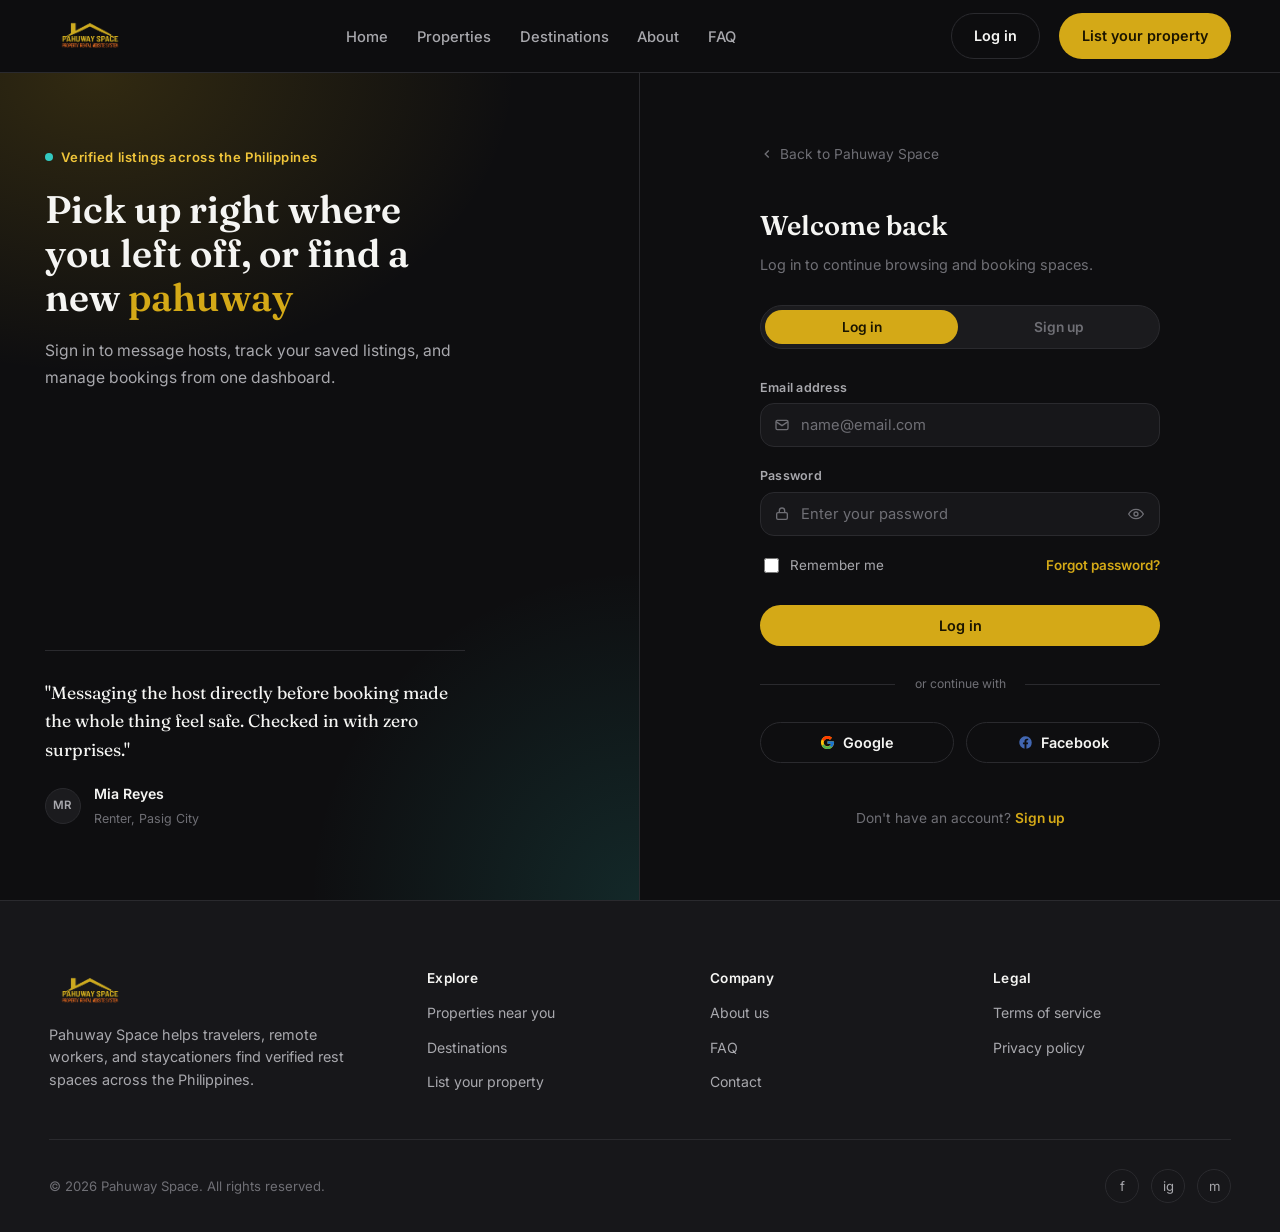
==== commit 7daf61dd: "Booking services fixed" ====
--- a/dashboard.html
+++ b/dashboard.html
@@ -92,9 +92,12 @@
       <section class="dashboard-section" id="dashboard-bookings">
         <div class="dashboard-section__head">
           <h2>My Bookings</h2>
-        </div>
-
-        <div class="dashboard-empty">
+          <span class="dashboard-section__count"><span id="dashboard-bookings-count">0</span> bookings</span>
+        </div>
+
+        <div class="dashboard-bookings-list" id="dashboard-bookings-list"></div>
+
+        <div class="dashboard-empty" id="dashboard-bookings-empty" hidden>
           <p>You haven't requested any bookings yet.</p>
           <a href="member-home.html#properties-near-you">Find a place to stay →</a>
         </div>
@@ -203,6 +206,7 @@
         alert("Something went wrong while logging out.");
       }
     });
+    
 
     DashboardSection.init();
   </script>
--- a/css/base.css
+++ b/css/base.css
@@ -186,3 +186,12 @@
     transition-duration: 0.001ms !important;
   }
 }
+
+select {
+  color-scheme: dark;
+}
+
+select option {
+  background: var(--color-bg-raised);
+  color: var(--color-text);
+}
--- a/css/dashboard.css
+++ b/css/dashboard.css
@@ -169,3 +169,109 @@
     align-items: flex-start;
   }
 }
+
+.dashboard-bookings-list {
+  display: grid;
+  gap: 18px;
+}
+
+.dashboard-booking-card {
+  display: grid;
+  grid-template-columns: 150px 1fr auto;
+  gap: 20px;
+  align-items: center;
+  padding: 18px;
+  background: #fff;
+  color: #1a1a1a;
+  border: 1px solid rgba(0, 0, 0, 0.08);
+  border-radius: 18px;
+}
+
+.dashboard-booking-card__image {
+  width: 150px;
+  height: 120px;
+  overflow: hidden;
+  border-radius: 12px;
+}
+
+.dashboard-booking-card__image img {
+  width: 100%;
+  height: 100%;
+  object-fit: cover;
+}
+
+.dashboard-booking-card__code {
+  font-size: 12px;
+  letter-spacing: 0.08em;
+  color: #9a7b32;
+}
+
+.dashboard-booking-card__content h3 {
+  margin: 5px 0;
+}
+
+.dashboard-booking-card__content p {
+  margin: 0 0 12px;
+  color: #666;
+}
+
+.dashboard-booking-card__details {
+  display: flex;
+  flex-wrap: wrap;
+  gap: 12px;
+  font-size: 13px;
+  color: #666;
+}
+
+.dashboard-booking-card__side {
+  display: flex;
+  flex-direction: column;
+  align-items: flex-end;
+  gap: 12px;
+}
+
+.dashboard-booking-card__side strong {
+  color: #1a1a1a;
+}
+
+.dashboard-booking-card__status {
+  padding: 6px 10px;
+  border-radius: 999px;
+  font-size: 12px;
+  text-transform: capitalize;
+}
+
+.status-pending {
+  background: #fff3cd;
+  color: #856404;
+}
+
+.status-confirmed {
+  background: #d1e7dd;
+  color: #0f5132;
+}
+
+.status-cancelled {
+  background: #f8d7da;
+  color: #842029;
+}
+
+.status-completed {
+  background: #dbeafe;
+  color: #1e40af;
+}
+
+@media (max-width: 700px) {
+  .dashboard-booking-card {
+    grid-template-columns: 1fr;
+  }
+
+  .dashboard-booking-card__image {
+    width: 100%;
+    height: 180px;
+  }
+
+  .dashboard-booking-card__side {
+    align-items: flex-start;
+  }
+}
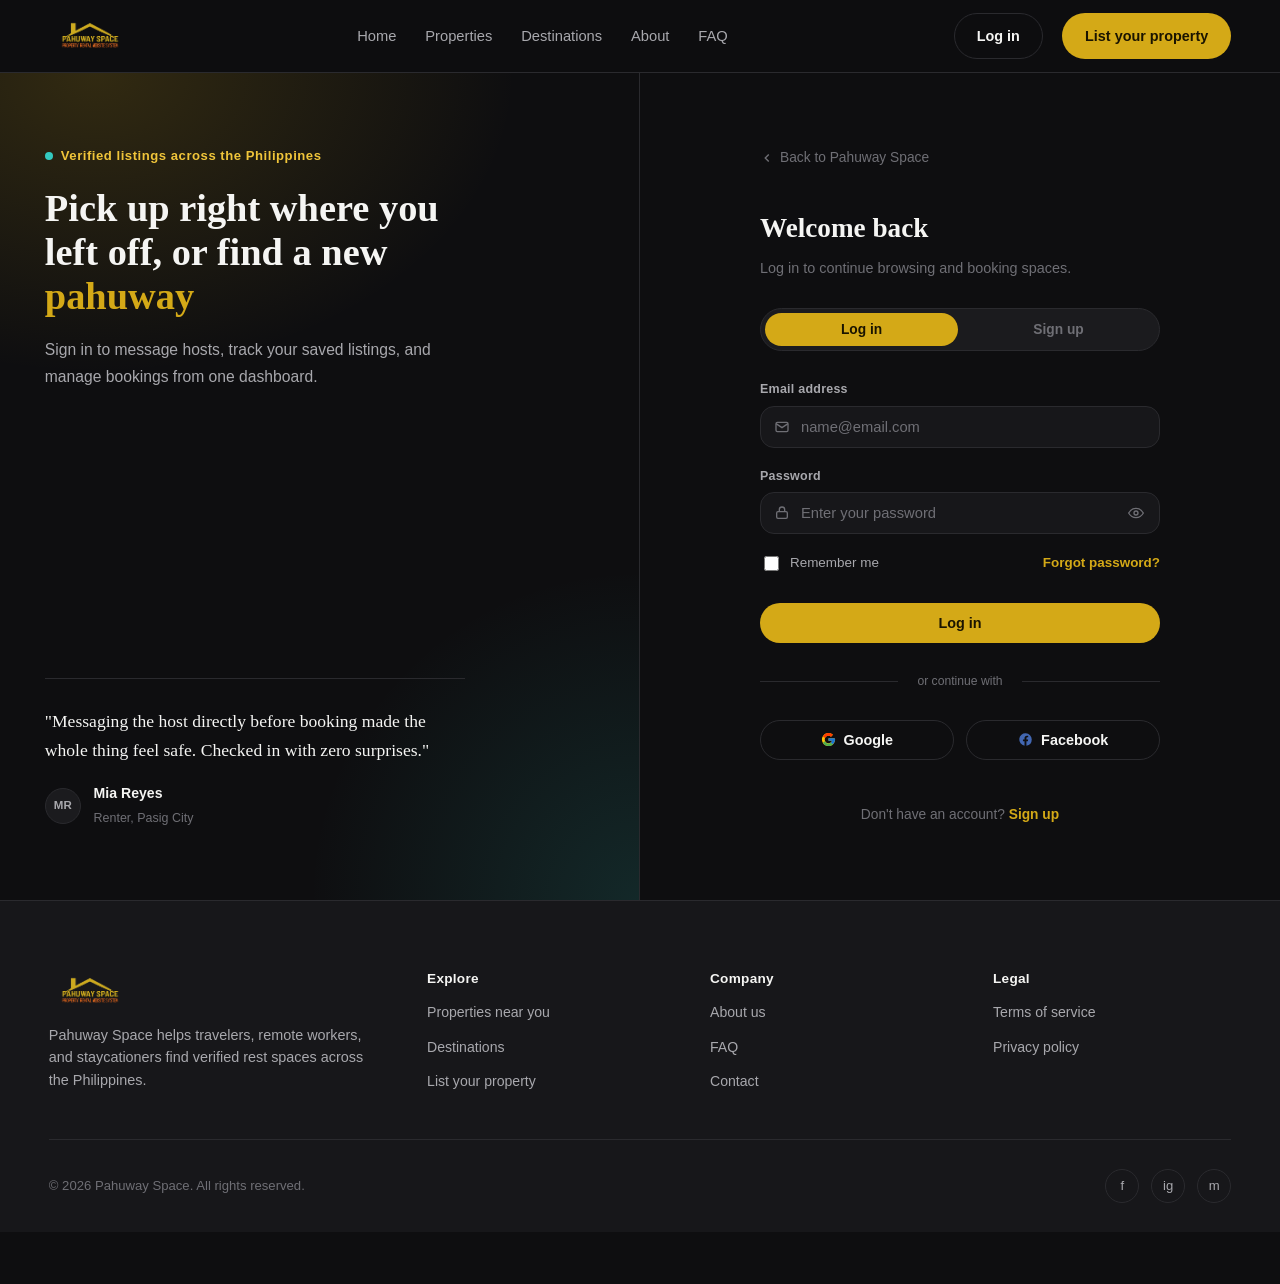
==== commit d2b6a0d4: "Booking approval added" ====
--- a/dashboard.html
+++ b/dashboard.html
@@ -103,6 +103,21 @@
         </div>
       </section>
 
+      <section class="dashboard-section" id="dashboard-owner-bookings">
+        <div class="dashboard-section__head">
+          <h2>Booking Requests</h2>
+          <span class="dashboard-section__count">
+            <span id="owner-bookings-count">0</span> requests
+          </span>
+        </div>
+
+        <div class="dashboard-owner-bookings-list" id="dashboard-owner-bookings-list"></div>
+
+        <div class="dashboard-empty" id="dashboard-owner-bookings-empty" hidden>
+          <p>You don't have any booking requests for your properties.</p>
+        </div>
+      </section>
+
       <!-- ============ SESSION / LOG OUT ============ -->
       <section class="dashboard-section">
         <div class="dashboard-session">
--- a/css/dashboard.css
+++ b/css/dashboard.css
@@ -275,3 +275,125 @@
     align-items: flex-start;
   }
 }
+
+.dashboard-owner-bookings-list {
+  display: grid;
+  gap: 18px;
+}
+
+.dashboard-owner-booking-card {
+  display: grid;
+  grid-template-columns: 150px 1fr auto;
+  gap: 20px;
+  align-items: center;
+  padding: 18px;
+  background: #fff;
+  color: #1a1a1a;
+  border: 1px solid rgba(0, 0, 0, 0.08);
+  border-radius: 18px;
+}
+
+.dashboard-owner-booking-card__image {
+  width: 150px;
+  height: 120px;
+  overflow: hidden;
+  border-radius: 12px;
+}
+
+.dashboard-owner-booking-card__image img {
+  width: 100%;
+  height: 100%;
+  object-fit: cover;
+}
+
+.dashboard-owner-booking-card__code {
+  font-size: 12px;
+  letter-spacing: 0.08em;
+  color: #9a7b32;
+}
+
+.dashboard-owner-booking-card__content h3 {
+  margin: 5px 0;
+  color: #1a1a1a;
+}
+
+.dashboard-owner-booking-card__content p {
+  margin: 0 0 12px;
+  color: #666;
+}
+
+.dashboard-owner-booking-card__guest {
+  display: flex;
+  flex-wrap: wrap;
+  gap: 8px;
+  margin-bottom: 12px;
+  font-size: 13px;
+  color: #555;
+}
+
+.dashboard-owner-booking-card__guest strong {
+  color: #1a1a1a;
+}
+
+.dashboard-owner-booking-card__details {
+  display: flex;
+  flex-wrap: wrap;
+  gap: 12px;
+  font-size: 13px;
+  color: #666;
+}
+
+.dashboard-owner-booking-card__side {
+  display: flex;
+  flex-direction: column;
+  align-items: flex-end;
+  gap: 12px;
+}
+
+.dashboard-owner-booking-card__side strong {
+  color: #1a1a1a;
+}
+
+.dashboard-owner-booking-card__status {
+  padding: 6px 10px;
+  border-radius: 999px;
+  font-size: 12px;
+  text-transform: capitalize;
+}
+
+@media (max-width: 700px) {
+  .dashboard-owner-booking-card {
+    grid-template-columns: 1fr;
+  }
+
+  .dashboard-owner-booking-card__image {
+    width: 100%;
+    height: 180px;
+  }
+
+  .dashboard-owner-booking-card__side {
+    align-items: flex-start;
+  }
+}
+
+.dashboard-owner-booking-card__actions {
+  display: flex;
+  gap: 8px;
+}
+
+.dashboard-owner-booking-card__actions button {
+  padding: 8px 12px;
+  border: none;
+  border-radius: 8px;
+  cursor: pointer;
+}
+
+.dashboard-owner-booking-card__actions button:first-child {
+  background: #2f7d32;
+  color: #fff;
+}
+
+.dashboard-owner-booking-card__actions button:last-child {
+  background: #b33a3a;
+  color: #fff;
+}
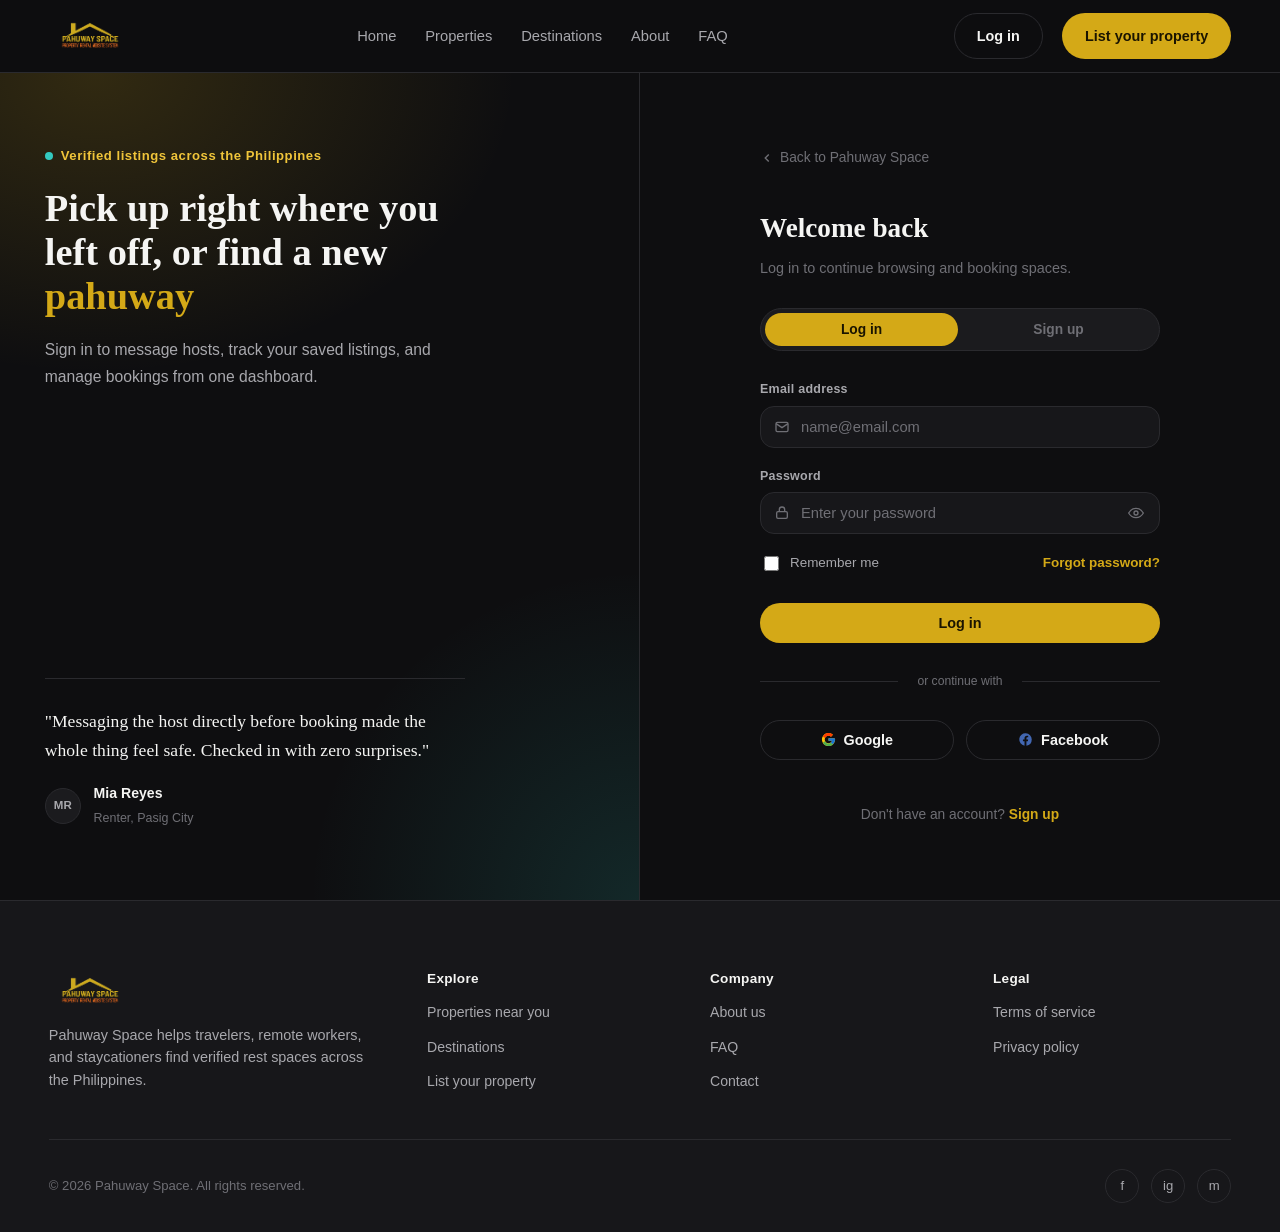
==== commit 3320610b: "Finalized booking and added owner properties" ====
--- a/dashboard.html
+++ b/dashboard.html
@@ -118,6 +118,22 @@
         </div>
       </section>
 
+      <section class="dashboard-section" id="dashboard-owner-properties">
+        <div class="dashboard-section__head">
+          <h2>My Properties</h2>
+          <span class="dashboard-section__count">
+            <span id="owner-properties-count">0</span> properties
+          </span>
+        </div>
+
+        <div class="dashboard-owner-properties-list" id="dashboard-owner-properties-list"></div>
+
+        <div class="dashboard-empty" id="dashboard-owner-properties-empty" hidden>
+          <p>You haven't listed any properties yet.</p>
+          <a href="list-property.html">List a property →</a>
+        </div>
+      </section>
+
       <!-- ============ SESSION / LOG OUT ============ -->
       <section class="dashboard-section">
         <div class="dashboard-session">
--- a/css/dashboard.css
+++ b/css/dashboard.css
@@ -397,3 +397,78 @@
   background: #b33a3a;
   color: #fff;
 }
+
+.dashboard-owner-properties-list {
+  display: grid;
+  gap: 18px;
+}
+
+.dashboard-owner-property-card {
+  display: grid;
+  grid-template-columns: 150px 1fr auto;
+  gap: 20px;
+  align-items: center;
+  padding: 18px;
+  background: #fff;
+  color: #1a1a1a;
+  border: 1px solid rgba(0, 0, 0, 0.08);
+  border-radius: 18px;
+}
+
+.dashboard-owner-property-card__image {
+  width: 150px;
+  height: 120px;
+  overflow: hidden;
+  border-radius: 12px;
+}
+
+.dashboard-owner-property-card__image img {
+  width: 100%;
+  height: 100%;
+  object-fit: cover;
+  display: block;
+}
+
+.dashboard-owner-property-card span:first-child {
+  font-size: 12px;
+  letter-spacing: 0.08em;
+  color: #9a7b32;
+}
+
+.dashboard-owner-property-card h3 {
+  margin: 5px 0;
+  color: #1a1a1a;
+}
+
+.dashboard-owner-property-card p {
+  margin: 0 0 10px;
+  color: #666;
+}
+
+.dashboard-owner-property-card strong {
+  color: #1a1a1a;
+}
+
+.dashboard-owner-property-card__status {
+  padding: 6px 10px;
+  border-radius: 999px;
+  font-size: 12px;
+  text-transform: capitalize;
+  background: #eee;
+  color: #555;
+}
+
+@media (max-width: 700px) {
+  .dashboard-owner-property-card {
+    grid-template-columns: 1fr;
+  }
+
+  .dashboard-owner-property-card__image {
+    width: 100%;
+    height: 180px;
+  }
+
+  .dashboard-owner-property-card__status {
+    justify-self: start;
+  }
+}
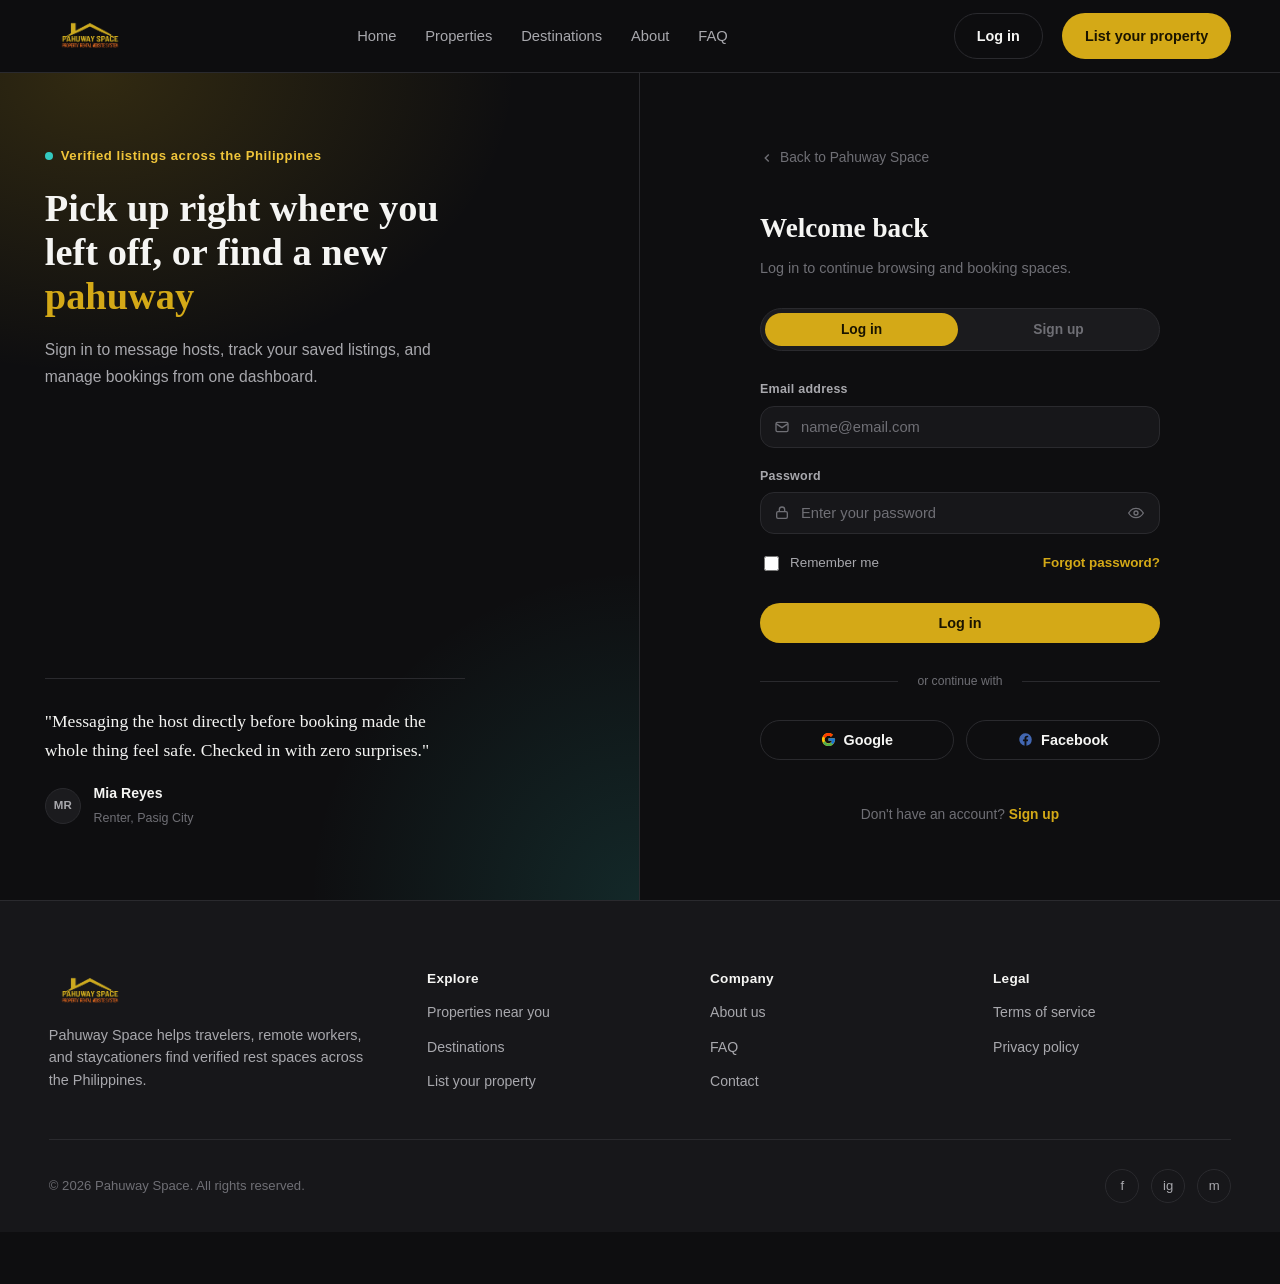
==== commit 01a5f8d7: "s" ====
--- a/dashboard.html
+++ b/dashboard.html
@@ -1,4 +1,4 @@
-<!DOCTYPE html>
+<!DOCTYPE html> 
 <html lang="en">
 <head>
   <meta charset="UTF-8" />
@@ -63,14 +63,15 @@
         <p>Manage your saved properties, bookings, and account.</p>
       </div>
 
-      <!-- ============ PROFILE ============ -->
+      <!-- ============ PROFILE  ============  -->
       <div class="dashboard-profile">
         <div class="dashboard-profile__avatar" id="dashboard-user-avatar">--</div>
         <div>
           <div class="dashboard-profile__name" id="dashboard-user-name">Renter</div>
           <div class="dashboard-profile__email" id="dashboard-user-email">you@pahuwayspace.ph</div>
         </div>
-        <span class="dashboard-profile__badge">Verified renter</span>
+        <span class="dashboard-profile__badge" id="dashboard-profile-badge">Verified renter</span>
+        <a href="admin/index.html" class="btn btn--primary dashboard-admin-btn" id="dashboard-admin-btn" hidden>Admin Panel</a>
       </div>
 
       <!-- ============ SAVED PROPERTIES ============ -->
@@ -88,7 +89,7 @@
         </div>
       </section>
 
-      <!-- ============ BOOKINGS ============ -->
+      <!-- ============ BOOKINGS ============  -->
       <section class="dashboard-section" id="dashboard-bookings">
         <div class="dashboard-section__head">
           <h2>My Bookings</h2>
--- a/css/cards.css
+++ b/css/cards.css
@@ -341,3 +341,31 @@
   stroke: currentColor;
   fill: none;
 }
+
+.search-results-grid {
+  display: grid;
+  grid-template-columns: repeat(3, minmax(0, 1fr));
+  gap: var(--space-4);
+}
+
+.search-results-grid .property-card {
+  min-width: 0;
+}
+
+#search-results-count {
+  margin: -20px 0 24px;
+  color: var(--color-text-muted);
+  font-size: 14px;
+}
+
+@media (max-width: 1000px) {
+  .search-results-grid {
+    grid-template-columns: repeat(2, minmax(0, 1fr));
+  }
+}
+
+@media (max-width: 650px) {
+  .search-results-grid {
+    grid-template-columns: 1fr;
+  }
+}
--- a/css/modal.css
+++ b/css/modal.css
@@ -296,3 +296,72 @@
     grid-template-columns: 1fr;
   }
 }
+
+.listing-access-modal[hidden] {
+  display: none;
+}
+
+.listing-access-modal {
+  position: fixed;
+  inset: 0;
+  z-index: 9999;
+  display: flex;
+  align-items: center;
+  justify-content: center;
+  padding: 20px;
+}
+
+.listing-access-modal__backdrop {
+  position: absolute;
+  inset: 0;
+  background: rgba(0, 0, 0, 0.65);
+}
+
+.listing-access-modal__box {
+  position: relative;
+  z-index: 1;
+  width: min(420px, 100%);
+  padding: 32px;
+  border-radius: 18px;
+  background: var(--color-bg-raised);
+  color: var(--color-text);
+  box-shadow: 0 20px 60px rgba(0, 0, 0, 0.35);
+  text-align: center;
+}
+
+.listing-access-modal__box h2 {
+  margin: 0 0 10px;
+}
+
+.listing-access-modal__box p {
+  margin: 0 0 24px;
+  color: var(--color-text-muted);
+}
+
+.listing-access-modal__close {
+  position: absolute;
+  top: 12px;
+  right: 14px;
+  border: 0;
+  background: transparent;
+  color: var(--color-text);
+  font-size: 28px;
+  line-height: 1;
+  cursor: pointer;
+}
+
+.listing-access-modal__actions {
+  display: flex;
+  gap: 12px;
+  justify-content: center;
+}
+
+.listing-access-modal__actions .btn {
+  flex: 1;
+}
+
+@media (max-width: 500px) {
+  .listing-access-modal__actions {
+    flex-direction: column;
+  }
+}
--- a/css/dashboard.css
+++ b/css/dashboard.css
@@ -450,12 +450,43 @@
 }
 
 .dashboard-owner-property-card__status {
-  padding: 6px 10px;
+  padding: 7px 12px;
   border-radius: 999px;
-  font-size: 12px;
+  font-size: 13px;
+  font-weight: 700;
   text-transform: capitalize;
-  background: #eee;
-  color: #555;
+}
+
+.dashboard-owner-property-card__status.status-available {
+  background: #dff3e3;
+  color: #247a3b;
+}
+
+.dashboard-owner-property-card__status.status-rented {
+  background: #f8dddd;
+  color: #b33232;
+}
+
+.dashboard-owner-property-card__status:where([class*="rented"]) {
+  background: #f8dddd;
+  color: #b33232;
+}
+
+.dashboard-owner-property-card__actions button {
+  padding: 9px 14px;
+  border: 1px solid #d0d0d0;
+  border-radius: 9px;
+  background: #fff;
+  color: #333;
+  font-size: 13px;
+  font-weight: 600;
+  cursor: pointer;
+  transition: 0.2s ease;
+}
+
+.dashboard-owner-property-card__actions button:hover {
+  background: #f1f1f1;
+  transform: translateY(-1px);
 }
 
 @media (max-width: 700px) {
@@ -472,3 +503,32 @@
     justify-self: start;
   }
 }
+
+.dashboard-owner-property-card__actions {
+  display: flex;
+  flex-direction: column;
+  align-items: flex-end;
+  gap: 12px;
+}
+
+.dashboard-owner-property-card__actions button {
+  padding: 8px 12px;
+  border: 1px solid #ddd;
+  border-radius: 8px;
+  background: #f5f5f5;
+  color: #333;
+  cursor: pointer;
+}
+
+@media (max-width: 700px) {
+  .dashboard-owner-property-card__actions {
+    align-items: flex-start;
+  }
+}
+
+/* ---------- Admin Panel link (admins only) ---------- */
+.dashboard-admin-btn {
+  margin-left: 0;
+  white-space: nowrap;
+}
+.dashboard-admin-btn[hidden] { display: none; }
